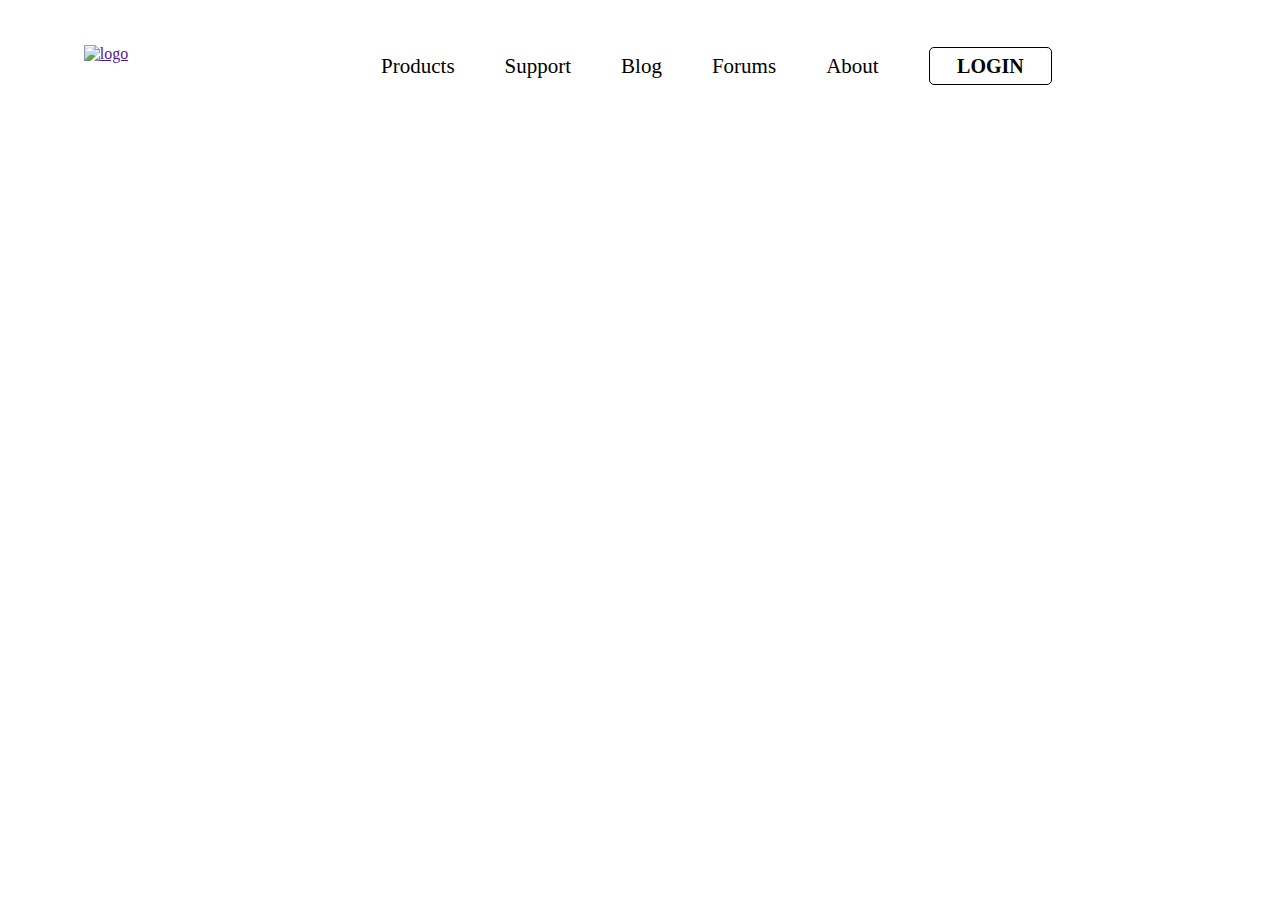
==== index.html @ 3bf973ed "day-2" ====
<!DOCTYPE html>
<html lang="en">

<head>
    <meta charset="UTF-8">
    <meta http-equiv="X-UA-Compatible" content="IE=edge">
    <meta name="viewport" content="width=
    , initial-scale=1.0">
    <title>Healthcure</title>
    <style>
        .container,
        .container1 {
            display: flex;
            align-items: center;
        }

        .container {
            margin: auto;
            width: 100%;

        }

        .container img {
            width: 290px;
        }

        .container1 {
            margin-left: 20%;
            gap: 50px;
            margin-top: 2%;

        }

        .container1 p {
            font-size: 21px;
            color: black;
        }

        #fd {
            margin-left: 6%;
        }

        .ba {
            text-decoration: none;
            border: 1pt solid black;
            padding: 10% 40%;
            color: black;
            font-weight: bold;
            font-size: 20px;
            border-radius: 5px;
        }
        .page{
            text-decoration: none;
        }
    </style>
</head>

<body>
    <div class="container">
        <div id="fd"><a href=""><img src="https://cdn1.cronometer.com/webflow/Cronometer-Logo---Mandarin.svg"
                    alt="logo"></a>
        </div>
        <div class="container1">
            <div>
                <p>Products</p>
            </div>
            <div>
                <a href="Support.html" class="page">
                    <p>Support</p>
                </a>
            </div>
            <div>
                <p>Blog</p>
            </div>
            <div>
                <p>Forums</p>
            </div>
            <div>
                <a href="about.html" class="page">
                    <p>About</p>
                </a>
            </div>
            <div> <a href="login.html" class="ba">LOGIN</a>
            </div>
        </div>
    </div>
</body>
<script>
    let button = document.getElementById('button')

</script>

</html>
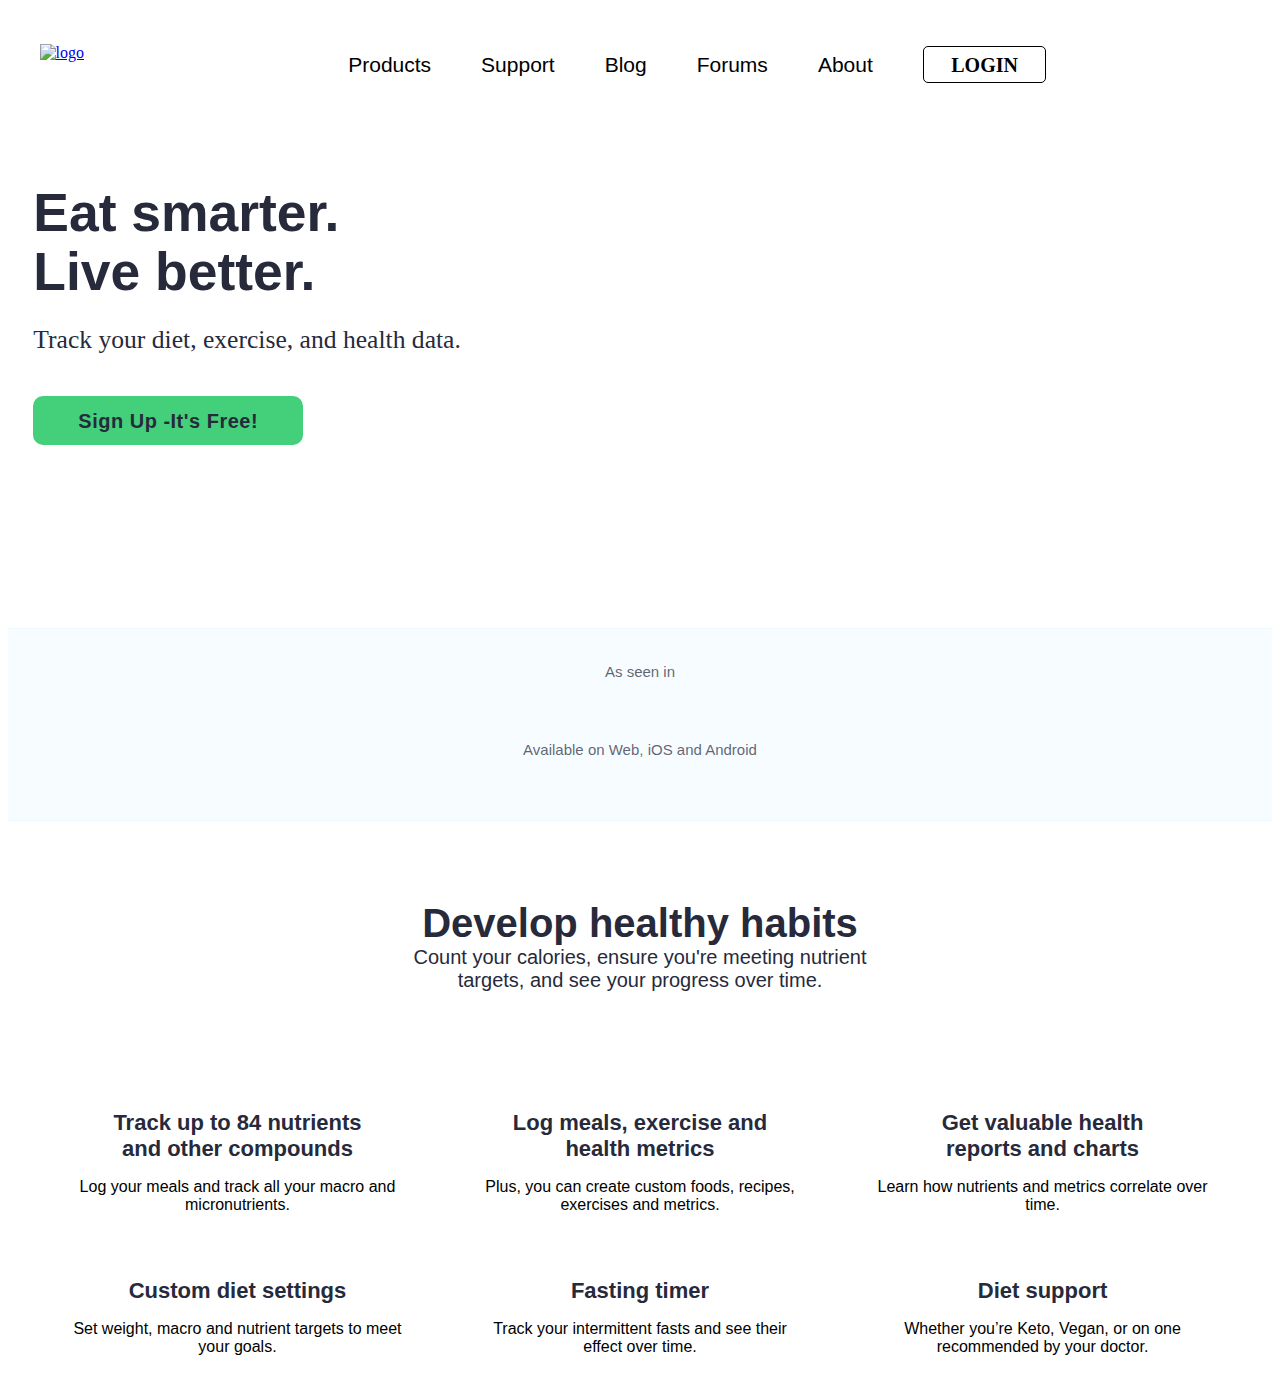
==== commit cb3bc4d8: "day-3" ====
--- a/index.html
+++ b/index.html
@@ -14,18 +14,18 @@
             align-items: center;
         }
 
+
         .container {
             margin: auto;
-            width: 100%;
-
+            width: 95%;
         }
 
         .container img {
-            width: 290px;
+            width: 280px;
         }
 
         .container1 {
-            margin-left: 20%;
+            margin-left: 22%;
             gap: 50px;
             margin-top: 2%;
 
@@ -36,8 +36,11 @@
             color: black;
         }
 
-        #fd {
-            margin-left: 6%;
+        iframe {
+            width: 85%;
+            height: 400px;
+            margin-left: 70px;
+
         }
 
         .ba {
@@ -49,16 +52,201 @@
             font-size: 20px;
             border-radius: 5px;
         }
-        .page{
+
+        .page {
             text-decoration: none;
         }
+
+        #video {
+            display: flex;
+            margin-left: 2%;
+            height: 450px;
+            margin-top: 50px;
+        }
+
+        .v1 {
+            width: 40%;
+
+        }
+
+        .v1 h1 {
+            font-family: sans-serif;
+            color: #262A3B;
+            font-size: 3.34em;
+            line-height: 1.1em;
+            font-weight: 800;
+            text-align: left;
+            margin-bottom: 20px;
+
+        }
+
+        .v1 h5 {
+            line-height: 1.5em;
+            margin-top: 1px;
+            margin-bottom: 50px;
+
+            font-size: 1.60em;
+            font-weight: 400;
+            color: #262a3b;
+        }
+
+        .v2 {
+            padding-left: 120px;
+        }
+
+        #v {
+            background-image: url(https://cdn1.cronometer.com/brand2/assets/DotPatternLarge.svg);
+            background-position: right bottom;
+            background-repeat: no-repeat;
+            width: 70%;
+
+        }
+
+        p {
+            font-family: sans-serif;
+        }
+
+        #sa {
+            padding: 3% 10%;
+            border-radius: 10px;
+            background-color: #44d07b;
+            font-family: sans-serif;
+            color: #262a3b;
+            font-weight: 700;
+            text-decoration: none;
+            font-size: 1.25em;
+            letter-spacing: 0.5px;
+        }
+
+        .seen {
+            text-align: center;
+            margin-bottom: 10px;
+            color: #262a3bb9;
+            font-family: sans-serif;
+            font-size: 1em;
+            line-height: 1em;
+            font-size: 15px;
+
+        }
+
+        #third {
+            margin-top: 30px;
+            background-color: #e1f5fe49;
+            padding-top: 20px;
+            padding-bottom: 30px;
+            border-top: 1px solid #e1f5fe49;
+            border-bottom: 1px solid #e1f5fe49;
+        }
+
+        .img1 {
+            display: grid;
+            grid-template-columns: repeat(3, 1fr);
+            grid-template-rows: repeat(1);
+        }
+
+        .img1 img {
+            width: 180px;
+        }
+
+        #s1 {
+            text-align: end;
+        }
+
+        #s2 img {
+            width: 150px;
+
+        }
+
+        #s2 {
+
+            text-align: center;
+        }
+
+        #s3 {
+            text-align: start;
+        }
+
+        #four {
+            display: grid;
+            grid-template-columns: repeat(2, 1fr);
+            gap: 33px;
+        }
+
+        #four img {
+            width: 180px;
+        }
+
+        #four div:nth-child(1) {
+            text-align: end;
+        }
+
+        #four div:nth-child(2) {
+            text-align: start;
+        }
+
+        .see {
+            margin-top: 30px;
+        }
+        #five{
+            margin-top: 80px;
+        }
+
+        .five1 {
+            text-align: center;
+            font-family: sans-serif;
+            width: 38%;
+            margin: auto;
+        }
+
+        .five1 p {
+            font-size: 20px;
+            color: #262A3B;
+            margin: 0px;
+
+        }
+
+        .five1 h2 {
+            font-size: 40px;
+            color: #262A3B;
+            font-weight: 800;
+            margin: 0px;
+        }
+        
+        .five2{
+            display: grid;
+            grid-template-columns: repeat(3,1fr);
+            grid-template-rows: repeat(2);
+            width: 90%;
+            margin: auto;
+            gap: 30px 70px;
+            text-align: center;
+            margin-top: 100px;
+        }
+        .five2 h5{
+            font-size: 22px;
+            font-family: sans-serif;
+            color: #262A3B;
+            margin: 0px;
+        }
+        .resize{
+            width: 78%;
+            margin: auto;
+
+            
+        }
+        .five2 img{
+            width: 200px;
+        }
+        
     </style>
 </head>
 
 <body>
     <div class="container">
-        <div id="fd"><a href=""><img src="https://cdn1.cronometer.com/webflow/Cronometer-Logo---Mandarin.svg"
-                    alt="logo"></a>
+        <div id="fd">
+            <a href="index.html">
+                <img src="https://cdn1.cronometer.com/webflow/Cronometer-Logo---Mandarin.svg" alt="logo">
+            </a>
         </div>
         <div class="container1">
             <div>
@@ -84,10 +272,97 @@
             </div>
         </div>
     </div>
+    <div id="video">
+        <div class="v1">
+            <h1>
+                Eat smarter.
+                <br>
+                Live better.
+            </h1>
+            <h5>Track your diet, exercise, and health data.</h5>
+            <div id="signup"><a id="sa" href="signup.html">Sign Up -It's Free!</a></div>
+        </div>
+        <div id="v">
+            <div class="v2">
+                <!-- <iframe width="560" height="315" src="https://www.youtube.com/embed/4iJYKW826RQ"
+                    title="YouTube video player" frameborder="0"
+                    allow="accelerometer; autoplay; clipboard-write; encrypted-media; gyroscope; picture-in-picture"
+                    allowfullscreen>
+                </iframe> -->
+                <iframe width="560" height="315" src="https://www.youtube.com/embed/4iJYKW826RQ"
+                    title="YouTube video player" frameborder="0"
+                    allow="accelerometer; autoplay; clipboard-write; encrypted-media; gyroscope; picture-in-picture"
+                    allowfullscreen></iframe>
+            </div>
+        </div>
+    </div>
+    <div id="third">
+        <div class="seen">
+            <p>As seen in</p>
+        </div>
+        <div class="img1">
+            <div id="s1"><img src="https://cdn1.cronometer.com/webflow/media-mention-2.svg" alt=""></div>
+            <div id="s2"><img src="https://cdn1.cronometer.com/webflow/media-mention-1.svg" alt=""></div>
+            <div id="s3"><img src="https://cdn1.cronometer.com/webflow/media-mention-3.svg" alt=""></div>
+        </div>
+        <div class="seen see">
+            <p>Available on Web, iOS and Android</p>
+        </div>
+        <div id="four">
+            <div>
+                <img src="https://cdn1.cronometer.com/webflow/ios-icon.svg" alt="">
+            </div>
+            <div>
+                <img src="https://cdn1.cronometer.com/webflow/android-icon.svg" alt="">
+            </div>
+        </div>
+    </div>
+    <div id="five">
+        <div>
+            <div class="five1">
+                <h2>Develop healthy habits</h2>
+                <p>Count your calories, ensure you're meeting nutrient targets, and see your progress over time.</p>
+            </div>
+        </div>
+    </div>
+    <div class="five2">
+        <div>
+            <img src="https://cdn1.cronometer.com/webflow/cronometer-features-11.svg" alt="">
+            <div class="resize"><h5>Track up to 84 nutrients and other compounds</h5></div>
+            <p>Log your meals and track all your macro and micronutrients.</p>
+        </div>
+        <div>
+            <img src="https://cdn1.cronometer.com/webflow/cronometer-features-14.svg" alt="">
+            <div class="resize"><h5>Log meals, exercise and health metrics</h5></div>
+            <p>Plus, you can create custom foods, recipes, exercises and metrics.</p>
+        </div>
+
+        <div>
+            <img src="https://cdn1.cronometer.com/webflow/cronometer-features-13.svg" alt="">
+            <div class="resize"><h5>Get valuable health reports and charts</h5></div>
+            <p>Learn how nutrients and metrics correlate over time.</p>
+        </div>
+        
+        <div>
+            <img src="https://cdn1.cronometer.com/webflow/cronometer-features-16.svg" alt="">
+            <div class="resize"><h5>Custom diet settings</h5></div>
+            <p>Set weight, macro and nutrient targets to meet your goals.</p>
+        </div>
+
+        <div>
+            <img src="https://cdn1.cronometer.com/webflow/cronometer-features-15.svg" alt="">
+            <div class="resize"><h5>Fasting timer</h5></div>
+            <p>Track your intermittent fasts and see their effect over time.</p>
+        </div>
+
+        <div>
+            <img src="https://cdn1.cronometer.com/webflow/cronometer-features-12.svg" alt="">
+            <div><h5>Diet support</h5></div>
+            <p>Whether you’re Keto, Vegan, or on one recommended by your doctor.</p>
+        </div>
+        
+    </div>
+
 </body>
-<script>
-    let button = document.getElementById('button')
-
-</script>
 
 </html>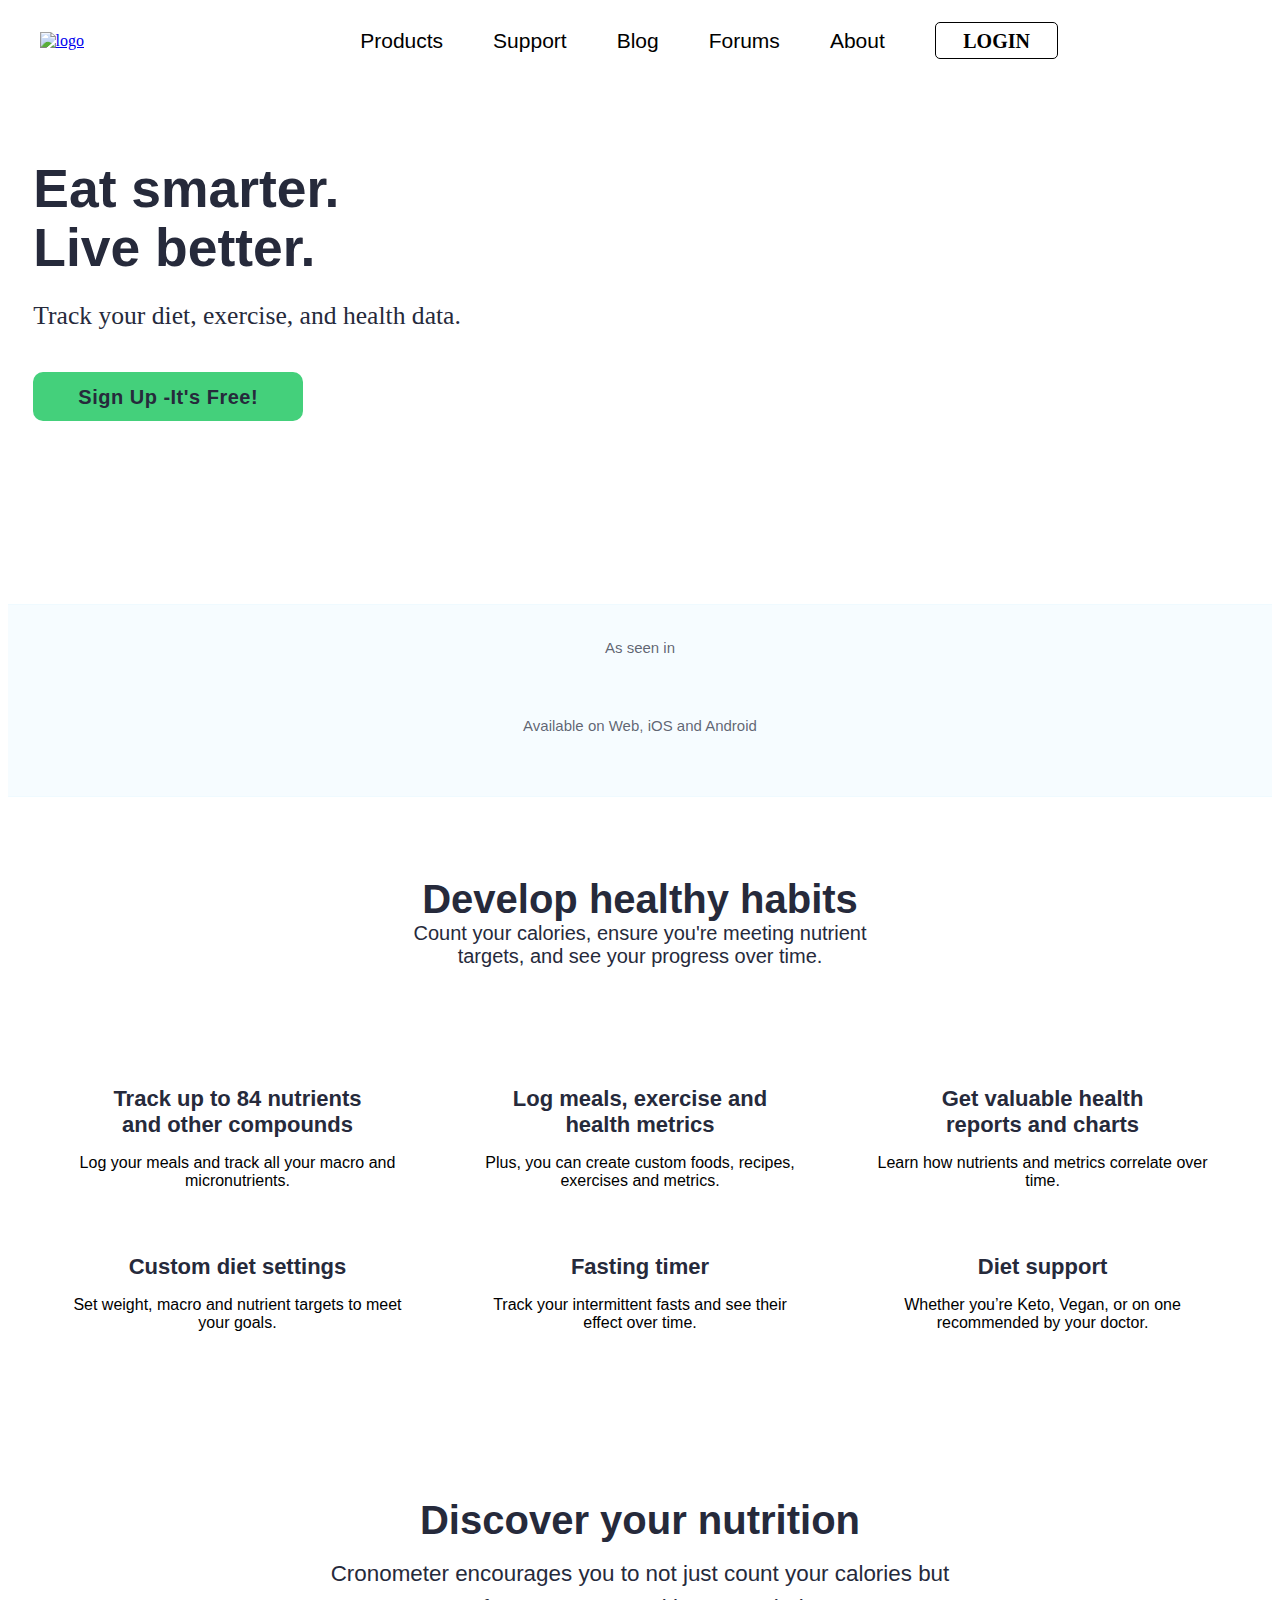
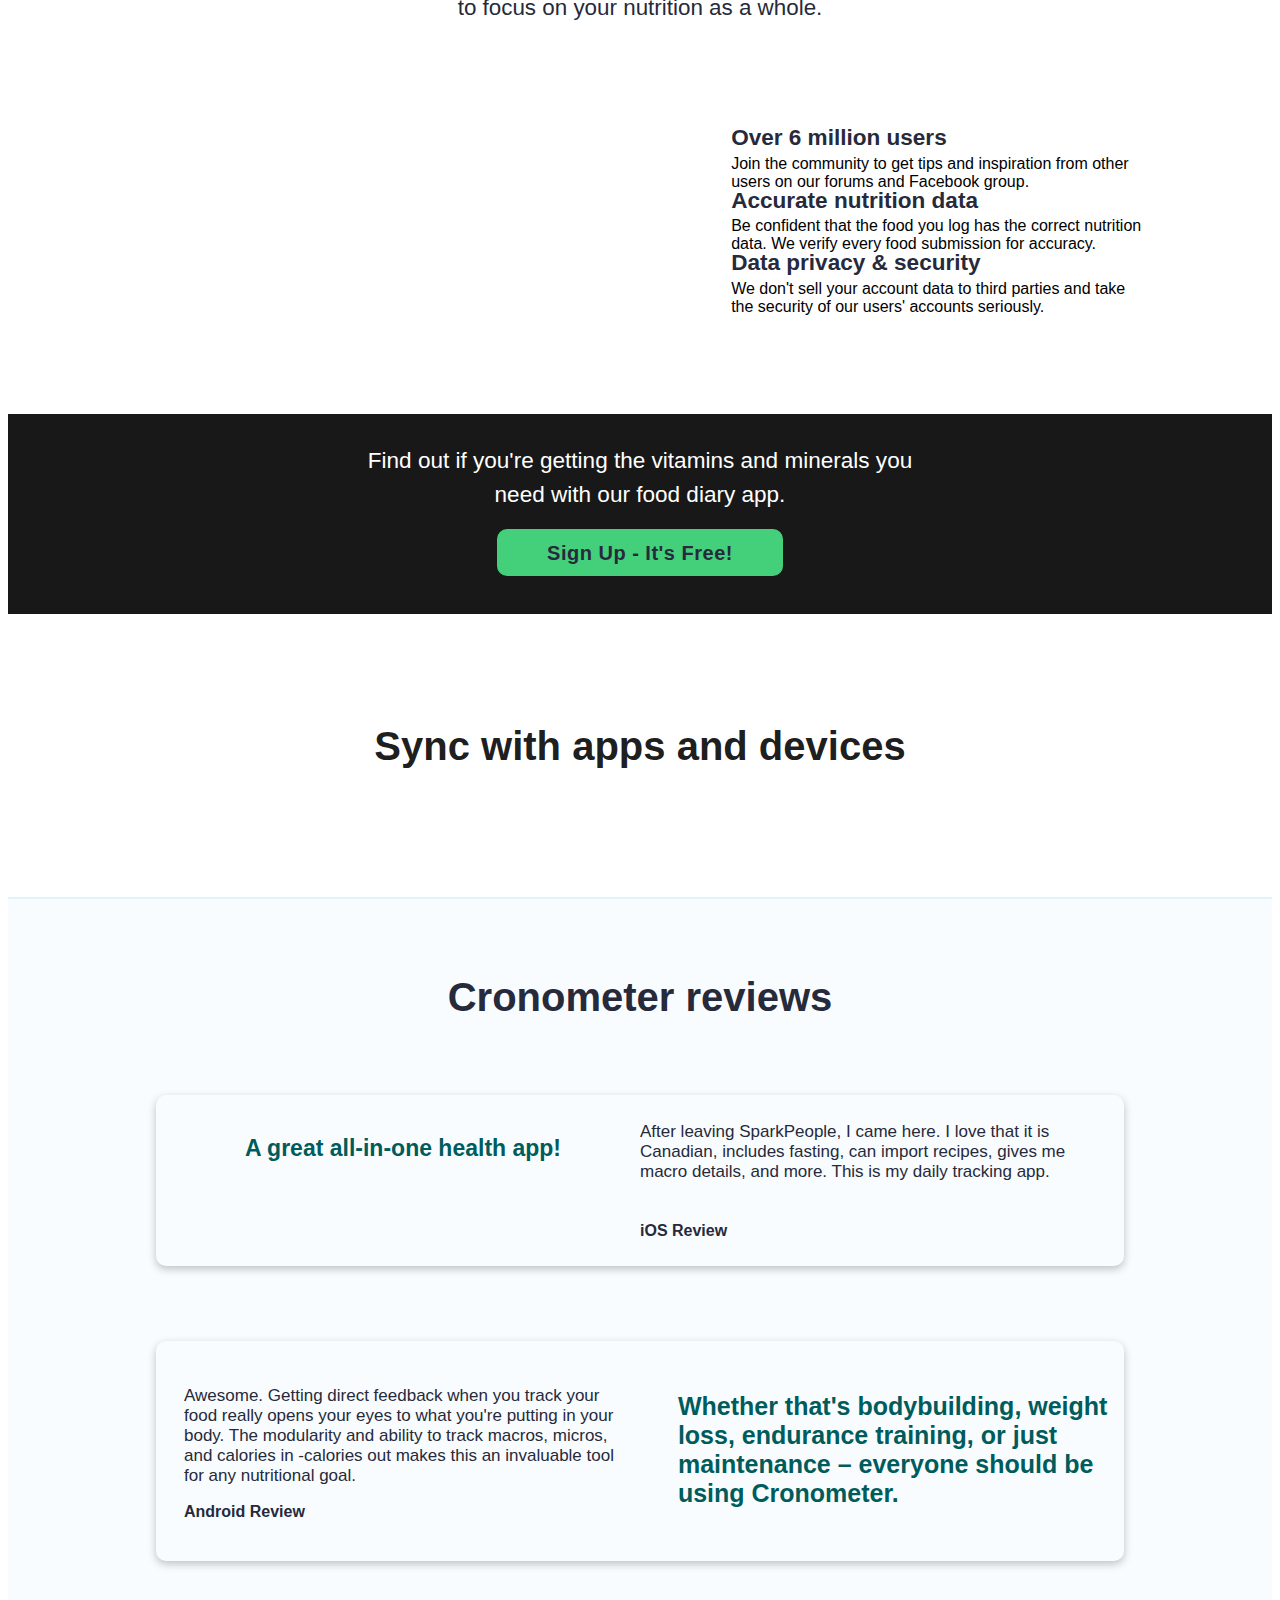
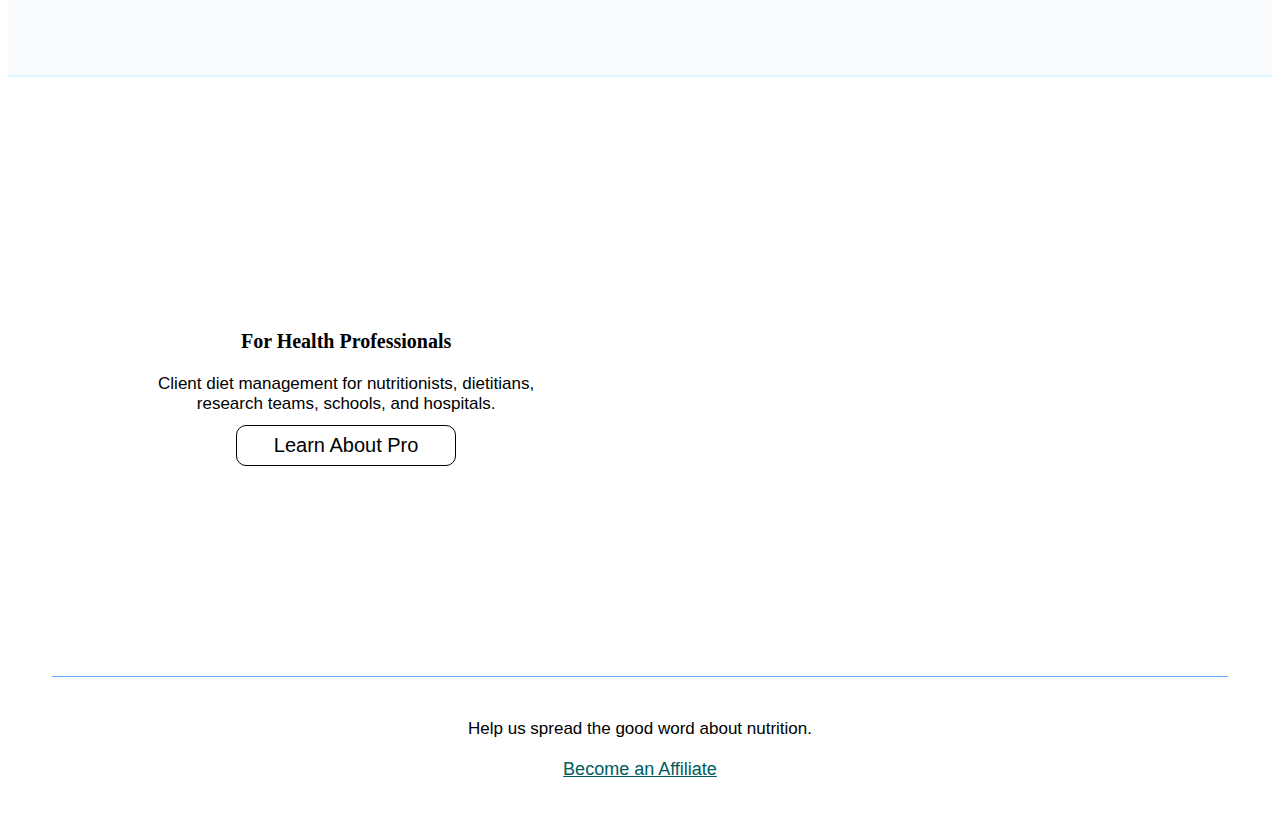
==== commit d6f989d1: "day-4" ====
--- a/index.html
+++ b/index.html
@@ -4,8 +4,7 @@
 <head>
     <meta charset="UTF-8">
     <meta http-equiv="X-UA-Compatible" content="IE=edge">
-    <meta name="viewport" content="width=
-    , initial-scale=1.0">
+    <meta name="viewport" content="width=device-width, initial-scale=1.0">
     <title>Healthcure</title>
     <style>
         .container,
@@ -187,7 +186,8 @@
         .see {
             margin-top: 30px;
         }
-        #five{
+
+        #five {
             margin-top: 80px;
         }
 
@@ -211,33 +211,421 @@
             font-weight: 800;
             margin: 0px;
         }
-        
-        .five2{
+
+        .five2 {
             display: grid;
-            grid-template-columns: repeat(3,1fr);
+            grid-template-columns: repeat(3, 1fr);
             grid-template-rows: repeat(2);
             width: 90%;
             margin: auto;
             gap: 30px 70px;
             text-align: center;
             margin-top: 100px;
-        }
-        .five2 h5{
+            margin-bottom: 150px;
+        }
+
+        .five2 h5 {
             font-size: 22px;
             font-family: sans-serif;
             color: #262A3B;
             margin: 0px;
         }
-        .resize{
+
+        .resize {
             width: 78%;
             margin: auto;
 
-            
-        }
-        .five2 img{
+
+        }
+
+        .five2 img {
             width: 200px;
         }
+
+        #nutrition div:nth-child(2) h6 {
+            margin-top: 15px;
+            margin-bottom: 0px;
+            font-family: sans-serif;
+            color: #262a3b;
+            font-size: 1.40em;
+            line-height: 1.5em;
+            font-weight: 400;
+        }
+
+        #nutrition div:nth-child(2) {
+            width: 50%;
+            margin: auto;
+        }
+
+        #nutrition div:nth-child(1) h2 {
+            margin-top: 0px;
+            margin-bottom: 0px;
+            font-family: 'Work Sans', sans-serif;
+            color: #262a3b;
+            font-size: 2.50em;
+            line-height: 1.1em;
+            font-weight: 800;
+        }
+
+        #nutrition {
+            text-align: center;
+            padding-bottom: 50px;
+        }
+
+        #nutritiondata {
+            display: flex;
+            width: 95%;
+            margin: auto;
+            padding-bottom: 80px;
+        }
+
+        #nutrition2 img {
+            width: 30%;
+            padding-left: 60%;
+            padding-bottom: 20%;
+
+        }
+
+        #nutrition2 {
+            display: grid;
+            grid-column-gap: 20px;
+            grid-template-columns: 0.25fr 1fr;
+            grid-template-rows: 30% 30% 30%;
+            width: 48%;
+            justify-content: center;
+            align-items: center;
+            padding-top: 50px;
+            padding-right: 90px;
+
+
+
+        }
+
+        #nutrition2 div p {
+            margin-top: 0px;
+            margin-bottom: 0px;
+        }
+
+        #nutrition2 div h5 {
+            margin-top: 0px;
+            margin-bottom: 0px;
+            font-family: Manrope, sans-serif;
+            color: #262a3b;
+            font-size: 1.41em;
+            line-height: 1.5em;
+            font-weight: 700;
+            text-align: left;
+            letter-spacing: normal;
+            text-transform: none;
+        }
+
+        #nutrition1 {
+            width: 50%;
+
+        }
+
+        #signup2 {
+
+            padding: 1% 4%;
+            border-radius: 10px;
+            background-color: #44d07b;
+            font-family: sans-serif;
+            color: #262a3b;
+            font-weight: 700;
+            text-decoration: none;
+            font-size: 1.25em;
+            letter-spacing: 0.5px;
+
+        }
+
+        #signuptext {
+            margin-top: 0px;
+            margin-bottom: 0px;
+            font-family: Manrope, sans-serif;
+            color: white;
+            font-size: 1.41em;
+            line-height: 1.5em;
+            font-weight: 7
+        }
+
+        #lowersignup div:nth-child(1) {
+            text-align: center;
+            padding: 30px;
+            width: 45%;
+            margin: auto;
+        }
+
+        #lowersignup {
+            text-align: center;
+            background-color: rgba(0, 0, 0, 0.904);
+            height: 200px;
+
+        }
+
+        #apps {
+            text-align: center;
+            padding: 6% 0%;
+        }
+
+        #apps h1 {
+            font-family: Manrope, sans-serif;
+            color: rgba(0, 0, 0, 0.897);
+            font-size: 2.5em;
+            line-height: 1.5em;
+            font-weight: 900;
+        }
+
+        #reviews {
+            padding-bottom: 9%;
+            background-color: #e6f3fa3a;
+            border-bottom: #E1F5FE 2px solid;
+            border-top: #dff4fd 2px solid;
+        }
+
+        #reviews h2 {
+            font-family: 'Work Sans', sans-serif;
+            color: #262a3b;
+            font-size: 40px;
+            line-height: 1.1em;
+            font-weight: 800;
+            text-align: center;
+            margin-top: 6%;
+            margin-bottom: 6%;
+
+        }
+
+        #reviews div p:nth-child(1) {
+            font-family: Manrope, sans-serif;
+            color: #262a3b;
+            font-size: 17px;
+        }
+
+        #reviews div:nth-child(1) img {
+            margin-left: 70px;
+
+        }
+
+        #reviews div:nth-child(2) p:nth-child(2) {
+            margin-top: 40px;
+            font-family: Manrope, sans-serif;
+            color: #262a3b;
+            font-size: 1em;
+            font-weight: 600;
+            text-align: left;
+        }
+
+        #reviewsgrid1 {
+            display: grid;
+            grid-template-columns: repeat(2, 1fr);
+            width: 75%;
+            margin: auto;
+            box-shadow: rgba(0, 0, 0, 0.24) 0px 3px 8px;
+            border-radius: 10px;
+            padding: 10px;
+        }
+
+        #reviewsgrid1 div:nth-child(1) {
+            text-align: center;
+        }
+
+        #reviewsgrid1 div:nth-child(1) h5 {
+            margin: 20px;
+            margin-top: 30px;
+            font-family: 'Work Sans', sans-serif;
+            color: #005c5c;
+            font-size: 23px;
+        }
+
+        #reviewsgrid2 {
+            display: grid;
+            grid-template-columns: repeat(2, 1fr);
+            width: 75%;
+            margin: auto;
+            box-shadow: rgba(0, 0, 0, 0.24) 0px 3px 8px;
+            border-radius: 10px;
+            padding: 10px;
+            margin-top: 75px;
+        }
+
+        #reviewsgrid2 div:nth-child(2) h5 {
+            padding-left: 8%;
+            font-family: 'Work Sans', sans-serif;
+            color: #005c5c;
+            font-size: 25px;
+            font-weight: 600;
+            margin-bottom: 25px;
+        }
+
+        #reviewsgrid2 div:nth-child(2) img {
+            margin-left: 170px;
+        }
+
+        #reviewsgrid2 div:nth-child(1) {
+            padding: 18px;
+        }
+
+        #reviewsgrid2 div:nth-child(1) p:nth-child(2) {
+            margin-top: 4%;
+            margin-bottom: 2%;
+            font-family: Manrope, sans-serif;
+            color: #262a3b;
+            font-size: 1em;
+            font-weight: 600;
+            text-align: left;
+        }
+
+        #cronometerpro {
+            display: grid;
+            grid-template-columns: repeat(2, 1fr);
+            width: 93%;
+
+            margin: auto;
+            padding-top: 8%;
+            padding-bottom: 8%;
+            border-bottom: 1px solid rgba(0, 119, 255, 0.61);
+        }
+
+        #cronometerpro div:nth-child(1) {
+            text-align: center;
+            padding: 20% 15%;
+        }
+
+        #cronoimg2 {
+            max-width: 100%;
+            display: flex;
+            align-items: center;
+        }
+
+        #cronoh5,
+        #cronop {
+            font-size: 17px;
+            margin: 0px;
+            padding: 0px;
+        }
+
+        #cronoh5 {
+            margin-top: 4%;
+            font-size: 20px;
+            font-weight: bold;
+
+        }
+
+        #cronop {
+            margin-top: 5%;
+            margin-bottom: 5%;
+        }
+
+        #cronoa {
+            font-size: 20px;
+            font-family: sans-serif;
+            text-decoration: none;
+            color: black;
+            border: 1px black solid;
+            padding: 2% 9%;
+            border-radius: 10px;
+        }
+
+        #affiliate,
+        #affiliatep {
+            display: flex;
+            justify-content: center;
+        }
+
+        #affiliate {
+            color: #005c5c;
+            font-family: Manrope, sans-serif;
+            font-size: 18px;
+            line-height: 1.5em;
+        }
+
+        #affiliatep {
+            font-size: 17px;
+
+
+        }
+
+        #affi {
+            padding-top: 2%;
+            padding-bottom: 2%;
+        }
+
+        .container1 {
+            margin: auto;
+            padding-left: 8%;
+            margin-left: 15%;
+            width: 15%;
+            position: relative;
+        }
+
+        .megamenu {
+            position: absolute;
+            z-index: 25;
+            top: 100%;
+            left: 0px;
+            opacity: 0;
+            visibility: hidden;
+            width: 100%;
+            height: 160px;
+            box-shadow: rgba(0, 0, 0, 0.35) 0px 5px 15px;
+            display: grid;
+            grid-template-columns: 80px 100%;
+            grid-template-rows: 80px 80px;
+            border-radius: 10px;
+            align-items: center;
+
+        }
+
+
+
+        .megamenu img {
+            width: 60%;
+
+        }
+
+        .hov {
+            display: flex;
+            justify-content: center;
+            align-items: center;
+        }
+
+        .megamenu a,
+        .megamenu p {
+            margin: 5px;
+            padding: 0px;
+        }
         
+
+        .megamenu p {
+            font-size: 15px;
+        }
+
+        #producthover:hover .megamenu {
+            opacity: 1;
+            z-index: 1;
+            visibility: visible;
+
+        }
+
+        iframe {
+            position: relative;
+            z-index: 0;
+        }
+        .megamenu div:nth-child(2) p,.megamenu div:nth-child(4) p{
+            font-size: 15px;
+        }
+        .megamenu div:nth-child(2) a,.megamenu div:nth-child(4) a{
+            font-size: 20px;
+            text-decoration: none;
+            color: black;
+            font-weight: bold;
+        }
+        .megamenu div:nth-child(2) a:hover{
+            color: orangered;
+        }
+        .megamenu div:nth-child(4) a:hover{
+            color: rgba(0, 128, 0, 0.712);
+        }
+
     </style>
 </head>
 
@@ -249,8 +637,24 @@
             </a>
         </div>
         <div class="container1">
-            <div>
+            <div id="producthover">
                 <p>Products</p>
+                <div class="megamenu">
+                    <div class="hov">
+                        <img src="https://cdn1.cronometer.com/webflow/Cronometer-Icon---Mandarin.svg" alt="">
+                    </div>
+                    <div>
+                        <a href="">Cronometer</a>
+                        <p>For Individuals</p>
+                    </div>
+                    <div class="hov">
+                        <img src="https://cdn1.cronometer.com/webflow/Cronometer-Pro-Icon.svg" alt="">
+                    </div>
+                    <div>
+                        <a href="">CronometerPro</a>
+                        <p>For Health Care Professionals</p>
+                    </div>
+                </div>
             </div>
             <div>
                 <a href="Support.html" class="page">
@@ -284,11 +688,6 @@
         </div>
         <div id="v">
             <div class="v2">
-                <!-- <iframe width="560" height="315" src="https://www.youtube.com/embed/4iJYKW826RQ"
-                    title="YouTube video player" frameborder="0"
-                    allow="accelerometer; autoplay; clipboard-write; encrypted-media; gyroscope; picture-in-picture"
-                    allowfullscreen>
-                </iframe> -->
                 <iframe width="560" height="315" src="https://www.youtube.com/embed/4iJYKW826RQ"
                     title="YouTube video player" frameborder="0"
                     allow="accelerometer; autoplay; clipboard-write; encrypted-media; gyroscope; picture-in-picture"
@@ -328,39 +727,154 @@
     <div class="five2">
         <div>
             <img src="https://cdn1.cronometer.com/webflow/cronometer-features-11.svg" alt="">
-            <div class="resize"><h5>Track up to 84 nutrients and other compounds</h5></div>
+            <div class="resize">
+                <h5>Track up to 84 nutrients and other compounds</h5>
+            </div>
             <p>Log your meals and track all your macro and micronutrients.</p>
         </div>
         <div>
             <img src="https://cdn1.cronometer.com/webflow/cronometer-features-14.svg" alt="">
-            <div class="resize"><h5>Log meals, exercise and health metrics</h5></div>
+            <div class="resize">
+                <h5>Log meals, exercise and health metrics</h5>
+            </div>
             <p>Plus, you can create custom foods, recipes, exercises and metrics.</p>
         </div>
 
         <div>
             <img src="https://cdn1.cronometer.com/webflow/cronometer-features-13.svg" alt="">
-            <div class="resize"><h5>Get valuable health reports and charts</h5></div>
+            <div class="resize">
+                <h5>Get valuable health reports and charts</h5>
+            </div>
             <p>Learn how nutrients and metrics correlate over time.</p>
         </div>
-        
+
         <div>
             <img src="https://cdn1.cronometer.com/webflow/cronometer-features-16.svg" alt="">
-            <div class="resize"><h5>Custom diet settings</h5></div>
+            <div class="resize">
+                <h5>Custom diet settings</h5>
+            </div>
             <p>Set weight, macro and nutrient targets to meet your goals.</p>
         </div>
 
         <div>
             <img src="https://cdn1.cronometer.com/webflow/cronometer-features-15.svg" alt="">
-            <div class="resize"><h5>Fasting timer</h5></div>
+            <div class="resize">
+                <h5>Fasting timer</h5>
+            </div>
             <p>Track your intermittent fasts and see their effect over time.</p>
         </div>
 
         <div>
             <img src="https://cdn1.cronometer.com/webflow/cronometer-features-12.svg" alt="">
-            <div><h5>Diet support</h5></div>
+            <div>
+                <h5>Diet support</h5>
+            </div>
             <p>Whether you’re Keto, Vegan, or on one recommended by your doctor.</p>
         </div>
-        
+    </div>
+    <div id="nutrition">
+        <div>
+            <h2>Discover your nutrition</h2>
+        </div>
+        <div>
+            <h6>Cronometer encourages you to not just count your calories but to focus on your nutrition as a whole.
+            </h6>
+        </div>
+    </div>
+    <div id="nutritiondata">
+        <div id="nutrition1">
+            <img src="https://cdn1.cronometer.com/webflow/crono-hero-img-22x-1-p-1600.png" alt="" width="95%">
+        </div>
+        <div id="nutrition2">
+            <div>
+                <img src="https://cdn1.cronometer.com/webflow/checkmark.svg" alt="">
+            </div>
+            <div>
+                <h5>Over 6 million users</h5>
+                <p>Join the community to get tips and inspiration from other users on our forums and Facebook group.</p>
+            </div>
+
+
+            <div>
+                <img src="https://cdn1.cronometer.com/webflow/checkmark.svg" alt="">
+            </div>
+            <div>
+                <h5>Accurate nutrition data</h5>
+                <p>Be confident that the food you log has the correct nutrition data. We verify every food submission
+                    for accuracy.</p>
+            </div>
+
+
+            <div>
+                <img src="https://cdn1.cronometer.com/webflow/checkmark.svg" alt="">
+            </div>
+            <div>
+                <h5>Data privacy & security</h5>
+                <p>We don't sell your account data to third parties and take the security of our users' accounts
+                    seriously.</p>
+            </div>
+        </div>
+    </div>
+    <div id="lowersignup">
+        <div>
+            <h6 id="signuptext">Find out if you're getting the vitamins and minerals you need with our food diary app.
+            </h6>
+        </div>
+        <div>
+            <a href="signup.html" id="signup2">Sign Up - It's Free!</a>
+        </div>
+    </div>
+    <div id="apps">
+        <h1>Sync with apps and devices</h1>
+        <img src="https://cdn1.cronometer.com/webflow/cronometer-devices-3-p-1080.png" alt="">
+    </div>
+    <div id="reviews">
+        <div>
+            <h2>Cronometer reviews</h2>
+        </div>
+        <div id="reviewsgrid1">
+            <div>
+                <h5>A great all-in-one health app!</h5>
+                <img src="https://cdn1.cronometer.com/webflow/ios-icon.svg" alt="" width="30%">
+
+            </div>
+            <div>
+                <p>After leaving SparkPeople, I came here. I love that it is Canadian, includes fasting, can import
+                    recipes,
+                    gives me macro details, and more. This is my daily tracking app.
+                </p>
+                <p>iOS Review</p>
+            </div>
+        </div>
+        <div id="reviewsgrid2">
+            <div>
+                <p>Awesome. Getting direct feedback when you track your food really opens your eyes to what you're
+                    putting in your body. The modularity and ability to track macros, micros, and calories in -calories
+                    out makes this an invaluable tool for any nutritional goal.</p>
+                <p>Android Review</p>
+            </div>
+            <div>
+                <h5>Whether that's bodybuilding, weight loss, endurance training, or just maintenance – everyone should
+                    be using Cronometer.</h5>
+                <img src="https://cdn1.cronometer.com/webflow/android-icon.svg" alt="" width="30%">
+            </div>
+        </div>
+    </div>
+    <div id="cronometerpro">
+        <div>
+            <img id="cronoimg1" src="https://cdn1.cronometer.com/webflow/Cronometer-Pro-Logo.svg" alt="" width="75%">
+            <h5 id="cronoh5">For Health Professionals</h5>
+            <p id="cronop">Client diet management for nutritionists, dietitians, research teams, schools, and hospitals.
+            </p>
+            <a href="" id="cronoa">Learn About Pro</a>
+        </div>
+        <div>
+            <img id="cronoimg2" src="https://cdn1.cronometer.com/webflow/pro-hero-1-1-p-1600.png" alt="">
+        </div>
+    </div>
+    <div id="affi">
+        <p id="affiliatep">Help us spread the good word about nutrition.</p>
+        <a id="affiliate" href="">Become an Affiliate</a>
     </div>
 
 </body>
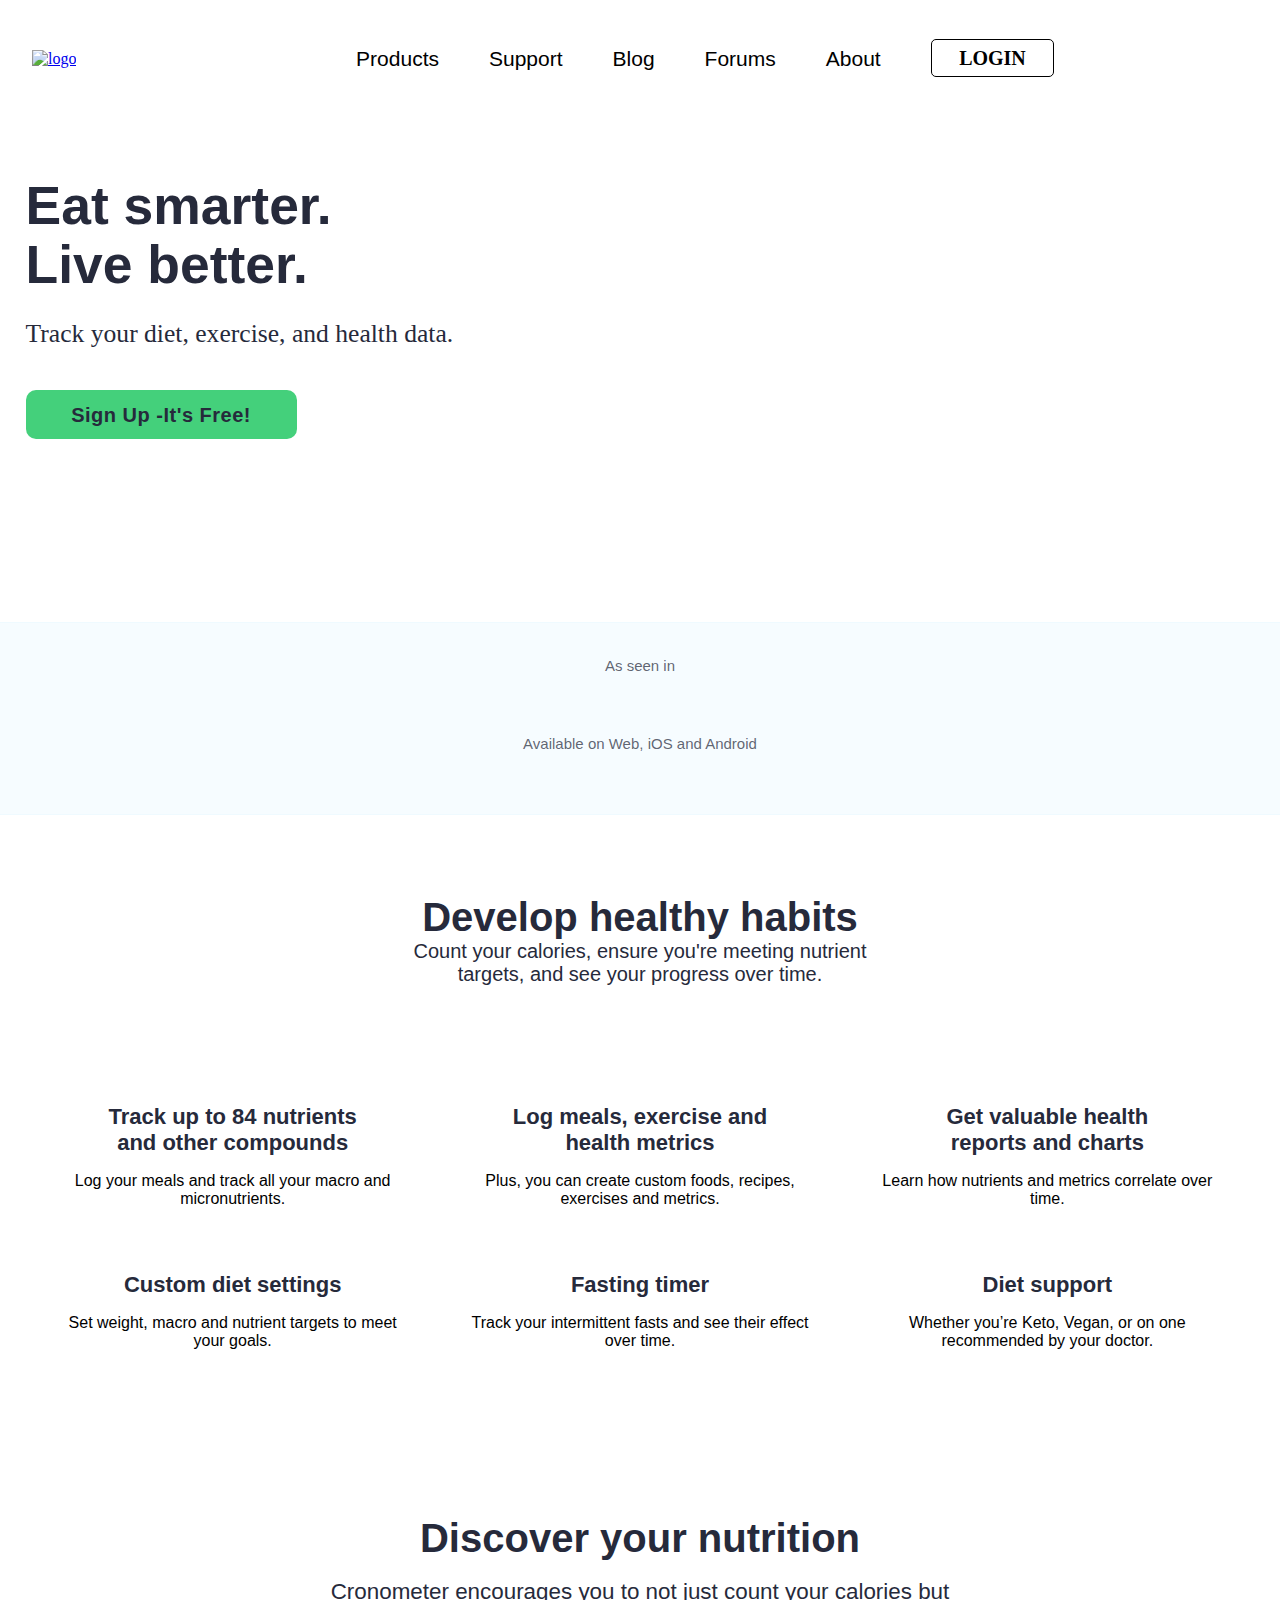
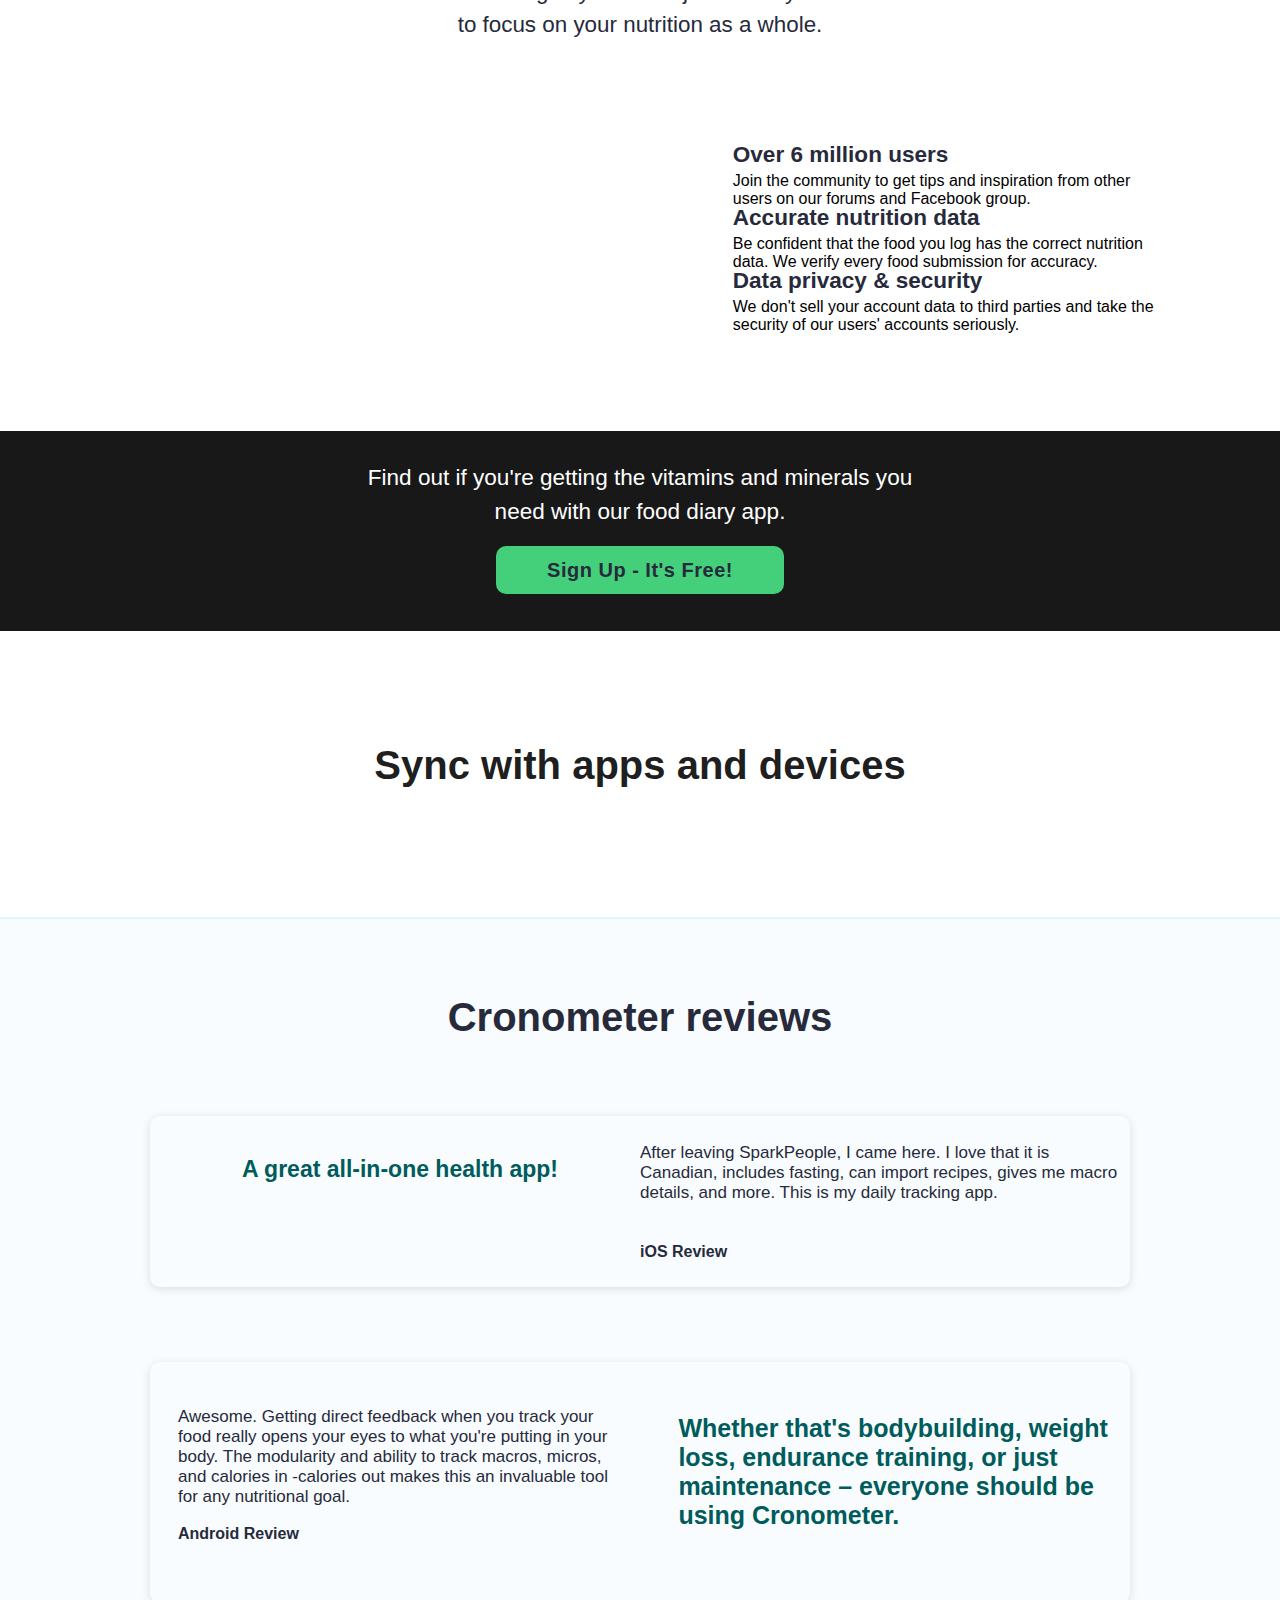
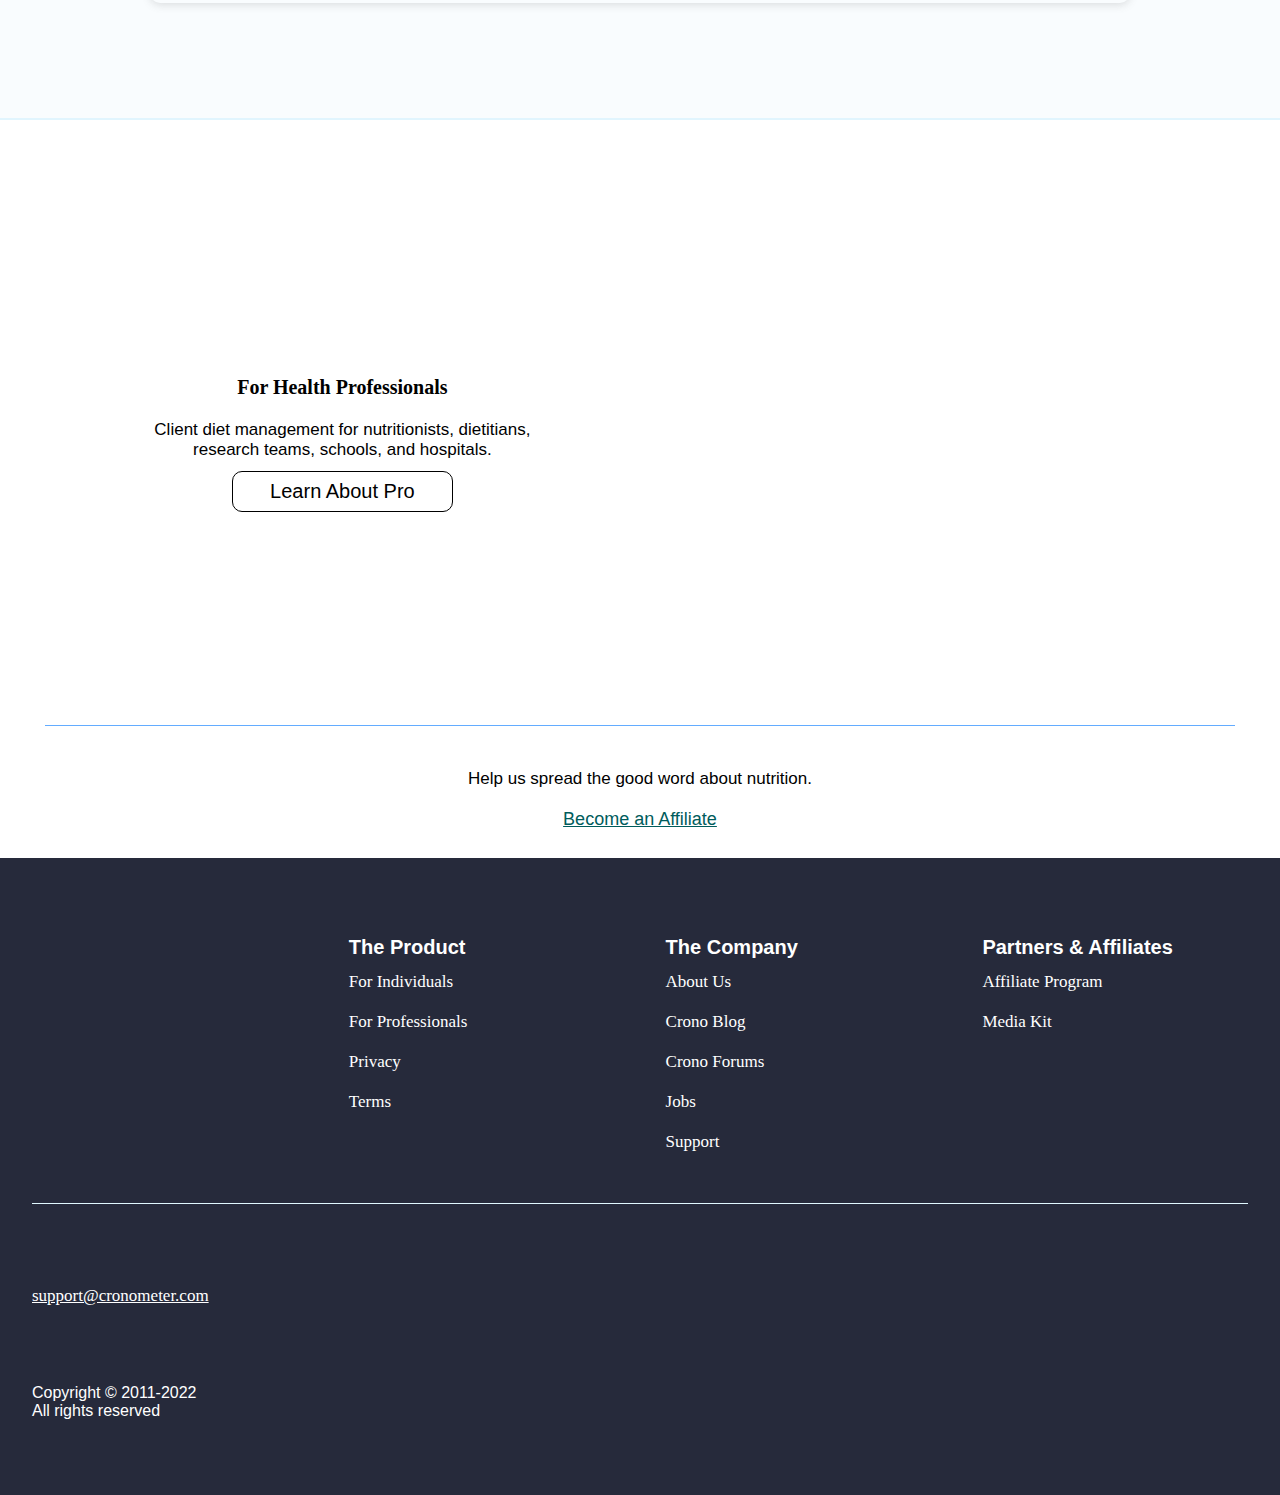
==== commit b3ae894e: "day-5" ====
--- a/index.html
+++ b/index.html
@@ -17,6 +17,7 @@
         .container {
             margin: auto;
             width: 95%;
+            margin-top: 2%;
         }
 
         .container img {
@@ -27,6 +28,7 @@
             margin-left: 22%;
             gap: 50px;
             margin-top: 2%;
+            
 
         }
 
@@ -419,7 +421,7 @@
             grid-template-columns: repeat(2, 1fr);
             width: 75%;
             margin: auto;
-            box-shadow: rgba(0, 0, 0, 0.24) 0px 3px 8px;
+            box-shadow: rgba(99, 99, 99, 0.2) 0px 2px 8px 0px;
             border-radius: 10px;
             padding: 10px;
         }
@@ -441,10 +443,11 @@
             grid-template-columns: repeat(2, 1fr);
             width: 75%;
             margin: auto;
-            box-shadow: rgba(0, 0, 0, 0.24) 0px 3px 8px;
+            box-shadow: rgba(99, 99, 99, 0.2) 0px 2px 8px 0px;
             border-radius: 10px;
             padding: 10px;
             margin-top: 75px;
+            padding-bottom: 30px;
         }
 
         #reviewsgrid2 div:nth-child(2) h5 {
@@ -572,11 +575,9 @@
             grid-template-rows: 80px 80px;
             border-radius: 10px;
             align-items: center;
-
-        }
-
-
-
+            background-color: white;
+
+        }
         .megamenu img {
             width: 60%;
 
@@ -593,7 +594,7 @@
             margin: 5px;
             padding: 0px;
         }
-        
+
 
         .megamenu p {
             font-size: 15px;
@@ -603,29 +604,111 @@
             opacity: 1;
             z-index: 1;
             visibility: visible;
-
-        }
-
-        iframe {
-            position: relative;
-            z-index: 0;
-        }
-        .megamenu div:nth-child(2) p,.megamenu div:nth-child(4) p{
+        }
+        .megamenu div:nth-child(2) p,
+        .megamenu div:nth-child(4) p {
             font-size: 15px;
         }
-        .megamenu div:nth-child(2) a,.megamenu div:nth-child(4) a{
+
+        .megamenu div:nth-child(2) a,
+        .megamenu div:nth-child(4) a {
             font-size: 20px;
             text-decoration: none;
             color: black;
             font-weight: bold;
         }
-        .megamenu div:nth-child(2) a:hover{
+
+        .megamenu div:nth-child(2) a:hover {
             color: orangered;
         }
-        .megamenu div:nth-child(4) a:hover{
+
+        .megamenu div:nth-child(4) a:hover {
             color: rgba(0, 128, 0, 0.712);
         }
 
+
+        .footer1 {
+            display: grid;
+            grid-template-columns: repeat(4, 1fr);
+            grid-template-rows: auto;            
+            padding-top: 5%;
+            padding-right: 5%;
+            gap: 10%;
+            width: 90%;
+            margin: auto;
+            border-bottom: 0.5pt rgb(224, 248, 255) solid;
+
+        }
+
+        .footer1 a {
+            color: white;
+            text-decoration: none;
+            font-size: 17px;
+        }
+        .footer2 a {
+            color: white;
+            font-size: 17px;
+        }
+
+
+        #footer h1 {
+            color: white;
+            font-size: 20px;
+            font-family: sans-serif;
+        }
+
+        .insidefooter1 {
+            display: flex;
+            flex-direction: column;
+            gap: 20px;
+            
+
+        }
+        #footer div{
+            padding-bottom: 3%;
+        }
+
+
+        #footer21 {
+            display: grid;
+            grid-template-columns: 60% 20% 20%;
+            grid-template-rows: auto;
+            margin-top: 3%;
+        }
+        .footer2{
+            width: 95%;
+            margin: auto;
+        }
+
+
+        #footer {
+            background-color: #262a3b;
+            margin: 0px;
+            padding: 0px;
+        }
+        body{
+            margin: 0px;
+            padding: 0px;
+        }
+
+        #footer22 p {
+            color: white;
+            margin: 0px;
+            
+        }
+        #footer22{
+            margin-top: 20px;
+        }
+        #footer211 img{
+            width: 5%;
+            margin-right: 20px;
+            margin-top: 20px;
+            
+        }
+        .platformima{
+            display: flex;
+            justify-content: end;
+        }
     </style>
 </head>
 
@@ -876,7 +959,56 @@
         <p id="affiliatep">Help us spread the good word about nutrition.</p>
         <a id="affiliate" href="">Become an Affiliate</a>
     </div>
-
+    <div id="footer">
+        <div class="footer1">
+            <div><img src="https://cdn1.cronometer.com/webflow/Cronometer-Icon---Mandarin.svg" alt="" width="40%"></div>
+            <div>
+                <h1>The Product</h1>
+                <div id="productfooter" class="insidefooter1">
+                    <a href="">For Individuals</a>
+                    <a href="">For Professionals</a>
+                    <a href="">Privacy</a>
+                    <a href="">Terms</a>
+                </div>
+            </div>
+            <div>
+                <h1>The Company</h1>
+                <div id="companyfooter" class="insidefooter1">
+                    <a href="">About Us</a>
+                    <a href="">Crono Blog</a>
+                    <a href="">Crono Forums</a>
+                    <a href="">Jobs</a>
+                    <a href="">Support</a>
+                </div>
+            </div>
+            <div>
+                <h1>Partners & Affiliates</h1>
+                <div id="partnerfooter" class="insidefooter1">
+                    <a href="">Affiliate Program</a>
+                    <a href="">Media Kit</a>
+                </div>
+            </div>
+        </div>
+        <div class="footer2">
+            <div id="footer21">
+                <div id="footer211">
+                    <img src="https://cdn1.cronometer.com/webflow/instragm-icon-snow-white.svg" alt="">
+                    <img src="https://cdn1.cronometer.com/webflow/facebook-icon-snow-white.svg" alt="">
+                    <img src="https://cdn1.cronometer.com/webflow/twitter-icon-snow-white.svg" alt="">
+                    <img src="https://cdn1.cronometer.com/webflow/youtube-icon-snow-white.svg" alt="">
+                </div>
+                <div class="platformima"><img src="https://cdn1.cronometer.com/webflow/ios-icon.svg" alt="" width="50%"></div>
+                <div class="platformima"><img src="https://cdn1.cronometer.com/webflow/android-icon.svg" alt="" width="50%"></div>
+                <div>
+                    <a href="">support@cronometer.com</a>
+                </div>
+            </div>
+            <div id="footer22">
+                <p>Copyright © 2011-2022</p>
+                <p>All rights reserved</p>
+            </div>
+        </div>
+    </div>
 </body>
 
 </html>